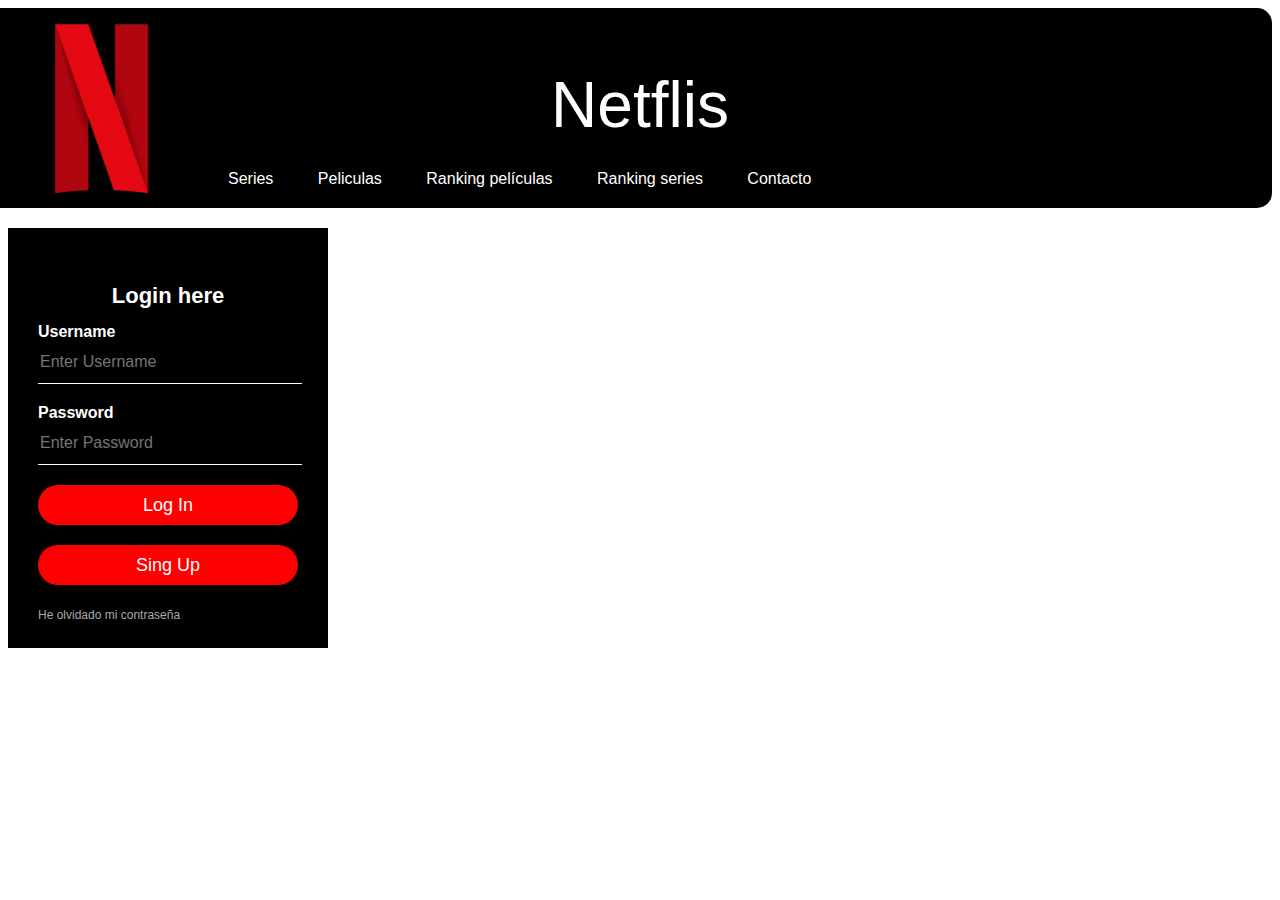
==== index.html @ 11ea622b "Empezando práctica 1" ====
<!DOCTYPE html>
<html lang="en">
    <head>
        <meta charset="UTF-8">
        <meta name="viewport" content="width=device-width, initial-scale=1">
        <title>Práctica 1</title>
        <link rel="stylesheet" href="css/index.css">
    </head>
    <body>
        <header>
            <p>Netflis</p>
            <img src="img/logo.jpg">
            <nav class="menu">
                <ul>
                    <li><a href='#'>Series</a></li>
                    <li><a href='#'>Peliculas</a></li>
                    <li><a href='#'>Ranking películas</a></li>
                    <li><a href='#'>Ranking series</a></li>
                    <li><a href='#'>Contacto</a></li>
                </ul>
            </nav>
        </header>
        <div class="aux">
            <h1>Login here</h1>
            <form>
                <label for "username"> Username </label>
                <input type="text" placeholder="Enter Username"></input>

                <label for "password"> Password </label>
                <input type="password" placeholder="Enter Password"></input>

                <input type="submit" value="Log In">
                <input type="submit" value="Sing Up">

                <a href="#">He olvidado mi contraseña</a>

            </form>
        </div>

        <div class="main">

        </div>
    </body>
</html>
---- css/index.css ----
body{
    font-family: -apple-system, BlinkMacSystemFont, 'Segoe UI', Roboto, Oxygen, Ubuntu, Cantarell, 'Open Sans', 'Helvetica Neue', sans-serif;
}

body header{
    background-color: black;
    color:white;
    text-align:center;
    width: 100%;
    height: 200px;
    border-radius: 15px;
}

body header p{
    margin: 0px auto;
    padding-top: 60px;
    font-size: 400%;
}

body header img{
    width: 200px;
    height: 200px;
    position: absolute;
    top: 8px;
    left: 0px;

}
.menu{
    background-color: black;
    margin-top: 8px;
}
.menu ul{
    list-style: none;
    padding: 0;
    margin: 0;
    float: left;
    margin-left: 200px;
}

.menu ul li{
    display: inline-block;
}

.menu ul li a{
    text-decoration: none;
    display: block;
    color: white;
    padding: 20px;
}

.menu ul li a:hover{
    background-color: red;
}

.aux{
    width: 320px;
    height: 420px;
    background: #000;
    color: #fff;
    box-sizing: border-box;
    padding: 40px 30px;
    margin-top: 20px;
}
.aux label{
    margin: 0;
    padding: 0;
    font-weight: bold;
    display: block;
}

.aux input{
    width: 100%;
    margin-bottom: 20px;
}

.aux input[type="text"], .aux input[type="password"]{
    border:none;
    border-bottom: 1px solid #fff;
    background: transparent;
    outline: none;
    height: 40px;
    color: #fff;
    font-size: 16px;
}

.aux input[type="submit"]{
    border: none;
    outline: none;
    height: 40px;
    background: red;
    color: #fff;
    font-size: 18px;
    border-radius: 20px;
}

.aux h1{
    margin 0;
    padding 0 0 20px;
    text-align: center;
    font-size: 22px;
}

.aux a{
    text-decoration: none;
    color: darkgrey;
    font-size: 12px;
    line-height: 20px;
}

.aux a:hover{
    color: red;
}
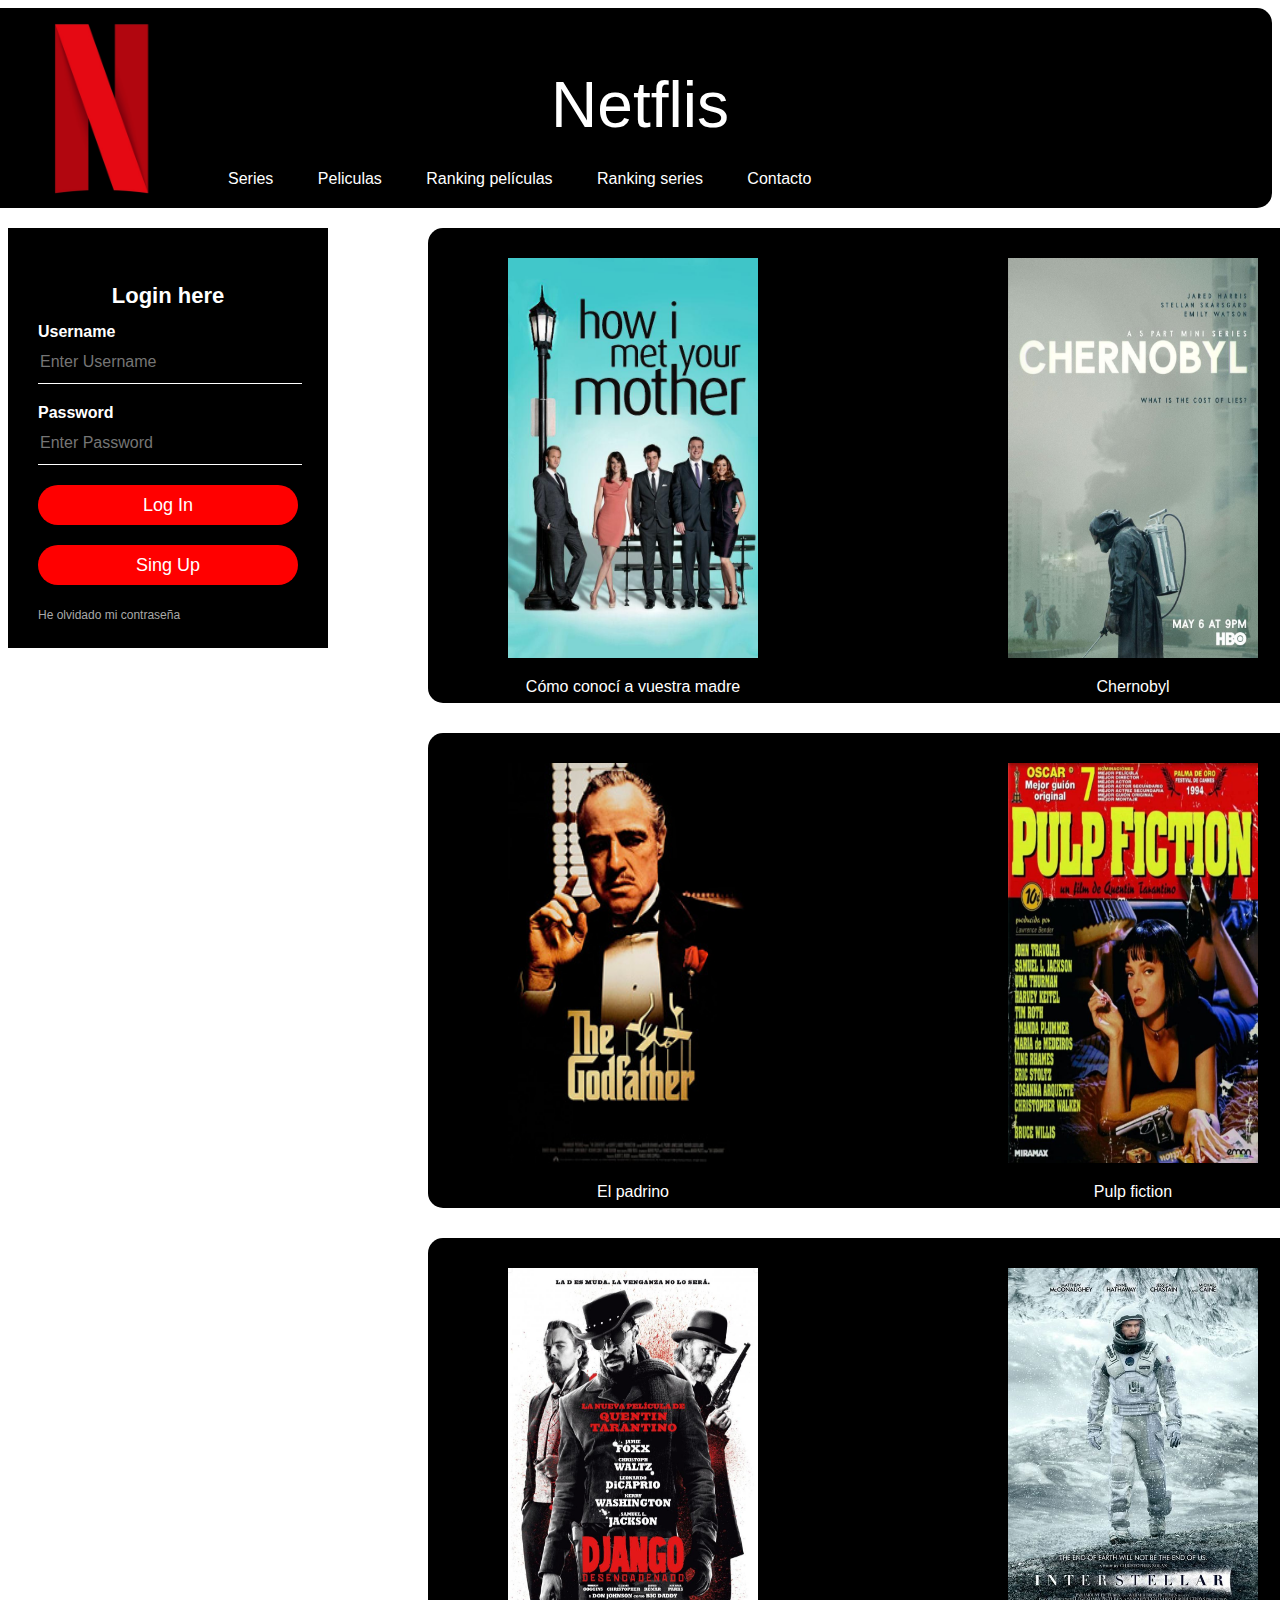
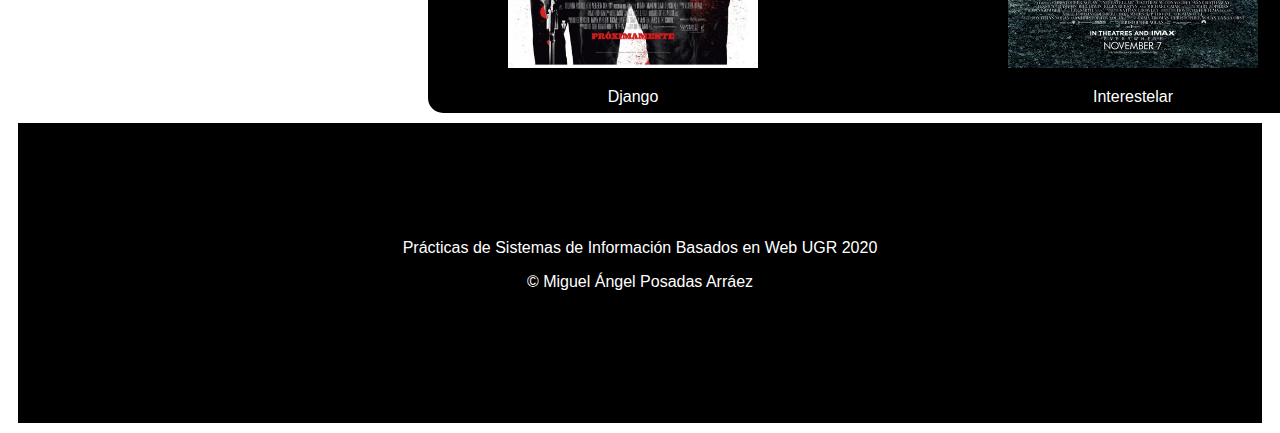
==== commit 5d5d12f4: "Terminando la primera página" ====
--- a/index.html
+++ b/index.html
@@ -38,7 +38,54 @@
         </div>
 
         <div class="main">
+            <div class="row" id="primera">
+                <div class="portada" id="foto1">
+                    <img src="img/himym.jpg" class="foto">
+                    <p>Cómo conocí a vuestra madre</p>
+                </div>
+                <div class="portada" id="foto2">
+                    <img src="img/Chernobyl.jpg" class="foto">
+                    <p>Chernobyl</p>
+                </div>
+                <div class="portada" id="foto3">
+                    <img src="img/dark.jpg" class="foto">
+                    <p>Dark</p>
+                </div>
+            </div>
+            <div class="row" id="segunda">
+                <div class="portada" id="foto1">
+                    <img src="img/padrino.jpg" class="foto">
+                    <p>El padrino</p>
+                </div>
+                <div class="portada" id="foto2">
+                    <img src="img/pulp.jpg" class="foto">
+                    <p>Pulp fiction</p>
+                </div>
+                <div class="portada" id="foto3">
+                    <img src="img/unodelosnuestros.jpg" class="foto">
+                    <p>Goodfellas</p>
+                </div>
+            </div>
 
+            <div class="row" id="tercera">
+                <div class="portada" id="foto1">
+                    <img src="img/Django.jpg" class="foto">
+                    <p>Django</p>
+                </div>
+                <div class="portada" id="foto2">
+                    <img src="img/interstellar.jpg" class="foto">
+                    <p>Interestelar</p>
+                </div>
+                <div class="portada" id="foto3">
+                    <img src="img/Origen.jpg" class="foto">
+                    <p>Origen</p>
+                </div>
+            </div>
+            
         </div>
     </body>
+    <footer>
+        <p>Prácticas de Sistemas de Información Basados en Web UGR 2020</p>
+        <p>© Miguel Ángel Posadas Arráez</p>
+    </footer>
 </html>
--- a/css/index.css
+++ b/css/index.css
@@ -61,6 +61,7 @@
     padding: 40px 30px;
     margin-top: 20px;
 }
+
 .aux label{
     margin: 0;
     padding: 0;
@@ -93,6 +94,9 @@
     border-radius: 20px;
 }
 
+.aux input[type="submit"]:hover{
+    background-color:darkred; 
+}
 .aux h1{
     margin 0;
     padding 0 0 20px;
@@ -110,3 +114,76 @@
 .aux a:hover{
     color: red;
 }
+
+.main{
+    width: 955px;
+}
+
+.main .row{
+    margin-left: 420px;
+    background-color: #000;
+    width: 1400px;
+    height: 460px;
+    padding-right: 20px;
+    padding-bottom: 15px;
+    border-radius: 15px;
+}
+
+.main .row .portada {
+    width: 250px;
+    height: 420px;
+    padding-left: 80px;
+    padding-top: 30px;
+}
+
+.main .row .portada .foto{
+    width: 250px;
+    height: 400px;
+}
+
+.main .row .portada p{
+    text-align: center;
+    color: white;
+}
+
+.main #primera{
+    margin-left: 420px;
+    background-color: #000;
+    width: 1400px;
+    height: 460px;
+    padding-right: 20px;
+    padding-bottom: 15px;
+    border-radius: 15px;
+}
+.main .row  #foto1{
+    margin-left: 0px;
+    margin-top: -420px;
+}
+
+.main .row  #foto2{
+    margin-left: 500px;
+    margin-top: -450px;
+}
+
+.main .row  #foto3{
+    margin-left: 1000px;
+    margin-top: -450px;
+}
+
+.main #segunda{
+    margin-top: 450px;
+}
+
+.main #tercera{
+    margin-top: 450px;
+}
+
+footer{
+    background-color: #000;
+    color: white;
+    text-align: center;
+    float: bottom;
+    height: 200px;
+    padding-top:100px ;
+    margin:10px;
+}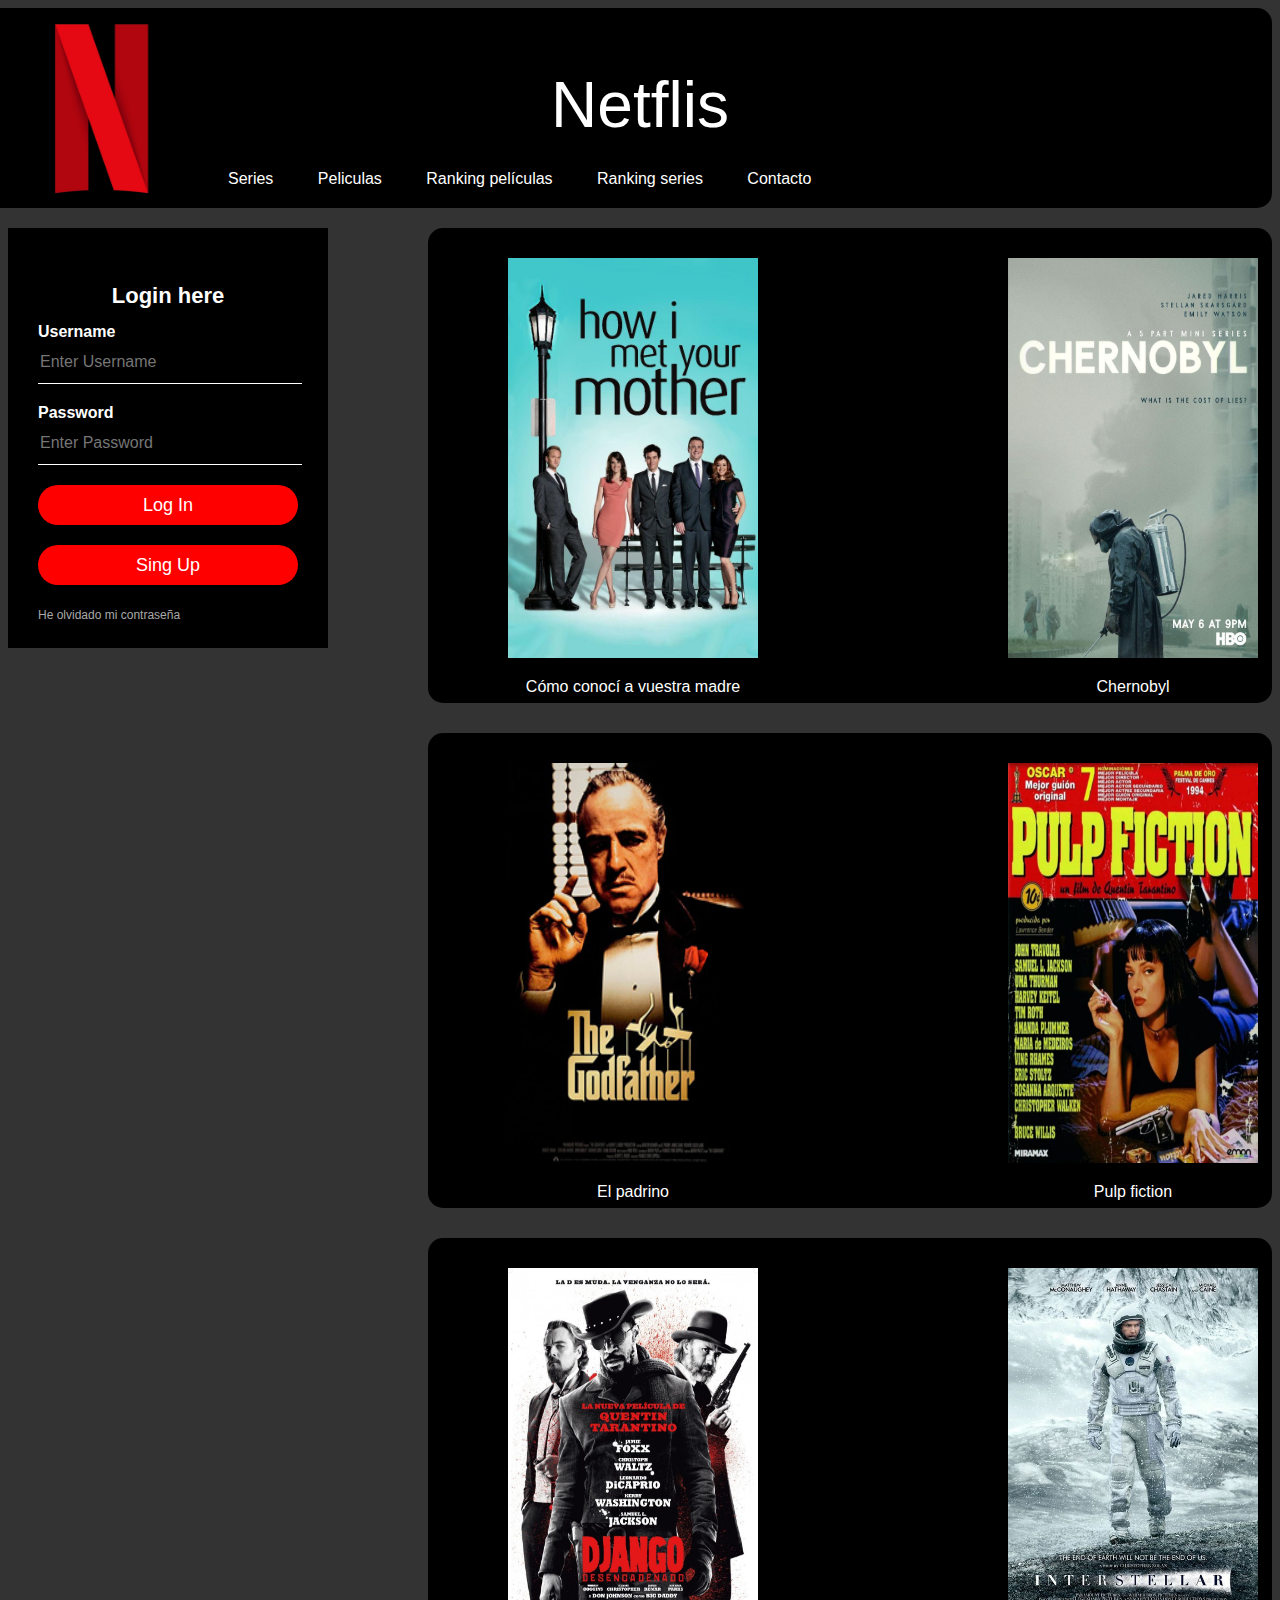
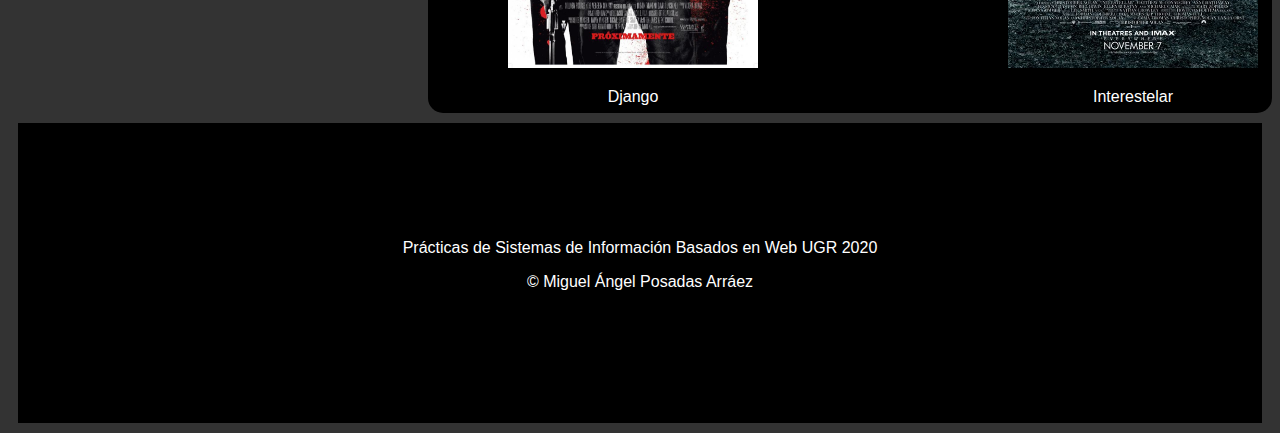
==== commit 59a4e2a0: "Terminado todo el contenido, quedan retoques en el estilo y hacer la página responsive" ====
--- a/index.html
+++ b/index.html
@@ -3,23 +3,28 @@
     <head>
         <meta charset="UTF-8">
         <meta name="viewport" content="width=device-width, initial-scale=1">
-        <title>Práctica 1</title>
+        <title>Portada P1</title>
+        <!--Enlazo el código html con el fichero css que contendrá el estilo de la página-->
         <link rel="stylesheet" href="css/index.css">
+        <!--Esta sección es la encargada de asignarle un favicon(logo que sale junto al nombre de la pestaña en el navegador) a la página-->
+        <link rel="shortcut icon" type="image/png" href="img/favicon.png"/>
     </head>
     <body>
+        <!--Código correspondiente al nav-->
         <header>
             <p>Netflis</p>
             <img src="img/logo.jpg">
             <nav class="menu">
                 <ul>
-                    <li><a href='#'>Series</a></li>
-                    <li><a href='#'>Peliculas</a></li>
-                    <li><a href='#'>Ranking películas</a></li>
-                    <li><a href='#'>Ranking series</a></li>
-                    <li><a href='#'>Contacto</a></li>
+                    <li><a href='evento.html'>Series</a></li>
+                    <li><a href='evento.html'>Peliculas</a></li>
+                    <li><a href='evento.html'>Ranking películas</a></li>
+                    <li><a href='evento.html'>Ranking series</a></li>
+                    <li><a href='evento.html'>Contacto</a></li>
                 </ul>
             </nav>
         </header>
+        <!--Código correspondiente al formulario de login-->
         <div class="aux">
             <h1>Login here</h1>
             <form>
@@ -28,7 +33,7 @@
 
                 <label for "password"> Password </label>
                 <input type="password" placeholder="Enter Password"></input>
-
+                <!--Utilizo la etiqueta submit para los botones del login-->
                 <input type="submit" value="Log In">
                 <input type="submit" value="Sing Up">
 
@@ -36,54 +41,54 @@
 
             </form>
         </div>
-
+        <!--En el div main va el contenido principal de la página, esta formado por tres filas (clase row)-->
         <div class="main">
             <div class="row" id="primera">
                 <div class="portada" id="foto1">
-                    <img src="img/himym.jpg" class="foto">
-                    <p>Cómo conocí a vuestra madre</p>
+                    <a href="evento.html"><img src="img/himym.jpg" class="foto">
+                    <p>Cómo conocí a vuestra madre</p></a>
                 </div>
                 <div class="portada" id="foto2">
-                    <img src="img/Chernobyl.jpg" class="foto">
-                    <p>Chernobyl</p>
+                    <a href="evento.html"><img src="img/Chernobyl.jpg" class="foto">
+                    <p>Chernobyl</p></a>
                 </div>
                 <div class="portada" id="foto3">
-                    <img src="img/dark.jpg" class="foto">
-                    <p>Dark</p>
+                    <a href="evento.html"><img src="img/dark.jpg" class="foto">
+                    <p>Dark</p></a>
                 </div>
             </div>
             <div class="row" id="segunda">
                 <div class="portada" id="foto1">
-                    <img src="img/padrino.jpg" class="foto">
-                    <p>El padrino</p>
+                    <a href="evento.html"><img src="img/padrino.jpg" class="foto">
+                    <p>El padrino</p></a>
                 </div>
                 <div class="portada" id="foto2">
-                    <img src="img/pulp.jpg" class="foto">
-                    <p>Pulp fiction</p>
+                    <a href="evento.html"><img src="img/pulp.jpg" class="foto">
+                    <p>Pulp fiction</p></a>
                 </div>
                 <div class="portada" id="foto3">
-                    <img src="img/unodelosnuestros.jpg" class="foto">
-                    <p>Goodfellas</p>
+                    <a href="evento.html"><img src="img/unodelosnuestros.jpg" class="foto">
+                    <p>Goodfellas</p></a>
                 </div>
             </div>
-
             <div class="row" id="tercera">
                 <div class="portada" id="foto1">
-                    <img src="img/Django.jpg" class="foto">
-                    <p>Django</p>
+                    <a href="evento.html"><img src="img/Django.jpg" class="foto">
+                    <p>Django</p></a>
                 </div>
                 <div class="portada" id="foto2">
-                    <img src="img/interstellar.jpg" class="foto">
-                    <p>Interestelar</p>
+                    <a href="evento.html"><img src="img/interstellar.jpg" class="foto">
+                    <p>Interestelar</p></a>
                 </div>
                 <div class="portada" id="foto3">
-                    <img src="img/Origen.jpg" class="foto">
-                    <p>Origen</p>
+                    <a href="evento.html"><img src="img/Origen.jpg" class="foto">
+                    <p>Origen</p></a>
                 </div>
             </div>
             
         </div>
     </body>
+    <!--Pie de página-->
     <footer>
         <p>Prácticas de Sistemas de Información Basados en Web UGR 2020</p>
         <p>© Miguel Ángel Posadas Arráez</p>
--- a/css/index.css
+++ b/css/index.css
@@ -1,11 +1,14 @@
 body{
+    /*Esta será la fuente que utilizaré en todo la página*/
+    background-color: #333;
     font-family: -apple-system, BlinkMacSystemFont, 'Segoe UI', Roboto, Oxygen, Ubuntu, Cantarell, 'Open Sans', 'Helvetica Neue', sans-serif;
 }
-
+/*SECCIÓN CORRESPONDIENTE AL ESTILO DE LA BARRA DE NAVEGACIÓN*/
 body header{
     background-color: black;
     color:white;
     text-align:center;
+    /*El width en tanto porciento hace que el tamaño se reajuste al cambiar de tamaño la página*/
     width: 100%;
     height: 200px;
     border-radius: 15px;
@@ -16,7 +19,7 @@
     padding-top: 60px;
     font-size: 400%;
 }
-
+/*Estilo del logo de la barra de navegación*/
 body header img{
     width: 200px;
     height: 200px;
@@ -51,11 +54,15 @@
 .menu ul li a:hover{
     background-color: red;
 }
-
+/***********************************************************************************************************************************************/
+
+
+/*Estilo correspondiente al login*/
 .aux{
     width: 320px;
     height: 420px;
     background: #000;
+    /*Color de la letra*/
     color: #fff;
     box-sizing: border-box;
     padding: 40px 30px;
@@ -66,6 +73,7 @@
     margin: 0;
     padding: 0;
     font-weight: bold;
+    /*display block para que se vean los campos uno encima del otro*/
     display: block;
 }
 
@@ -110,19 +118,18 @@
     font-size: 12px;
     line-height: 20px;
 }
-
+/*Hover hace que al pasar el ratón por encima cambie de color*/
 .aux a:hover{
     color: red;
 }
-
-.main{
-    width: 955px;
-}
+/***********************************************************************************************************************************************/
+
+
+/*Estilo correspondiete a la sección principal de la página*/
 
 .main .row{
     margin-left: 420px;
     background-color: #000;
-    width: 1400px;
     height: 460px;
     padding-right: 20px;
     padding-bottom: 15px;
@@ -146,15 +153,10 @@
     color: white;
 }
 
-.main #primera{
-    margin-left: 420px;
-    background-color: #000;
-    width: 1400px;
-    height: 460px;
-    padding-right: 20px;
-    padding-bottom: 15px;
-    border-radius: 15px;
-}
+a{
+    text-decoration: none;
+}
+
 .main .row  #foto1{
     margin-left: 0px;
     margin-top: -420px;
@@ -170,6 +172,7 @@
     margin-top: -450px;
 }
 
+
 .main #segunda{
     margin-top: 450px;
 }
@@ -177,6 +180,9 @@
 .main #tercera{
     margin-top: 450px;
 }
+/***********************************************************************************************************************************************/
+
+/*Estilo correspondiente al pie de página*/
 
 footer{
     background-color: #000;
@@ -186,4 +192,84 @@
     height: 200px;
     padding-top:100px ;
     margin:10px;
+}
+
+/***********************************************************************************************************************************************/
+
+/*id creado para cambiar el fondo de la página únicamente a la página evento.html*/
+
+/*Estilo para la review*/
+.evento{
+    display: block;
+}
+
+.review{
+    margin-left: 22.5%;
+    margin-top: -625px;
+    padding: 10px;
+    background-color: #fff;
+    border-radius: 15px;
+    padding-left: 15px;
+}
+.review a{
+    text-decoration: none;
+}
+
+.autor{
+    font-weight: bold;
+}
+
+.comentario{
+    text-align: justify;
+}
+
+/*Estilo para las imagenes contenidas en la review*/
+.marco{
+    display: grid;
+    float:right;
+    margin-top: -130px;
+}
+.marco p{
+    font-size: 10px;
+    text-align: center;
+    margin-top: -3px;
+}
+.escena{
+    padding: 10px;
+    width: 300px;
+    height: 175px;
+}
+
+/*Sección de estilo para la barra auxiliar*/
+.recomendaciones{
+    width: 20%;
+    height: 600px;
+    background-color: #000;
+    margin-top: 20px;
+    border-radius: 15px;
+    color: white;
+    padding: 15px;
+    align-items: center;
+    margin-bottom: 20px;
+}
+
+.recomendaciones p{
+    text-align: center;
+}
+
+.rec{
+    width: 150px;
+    height: 200px;
+    display: block;
+    margin: auto;
+}
+
+/************************************************************************************/
+/*Sección para el estilo de los iconos de compartir*/
+.share{
+    float:top;
+}
+.share img{
+    height: 20px;
+    width: 20px;
 }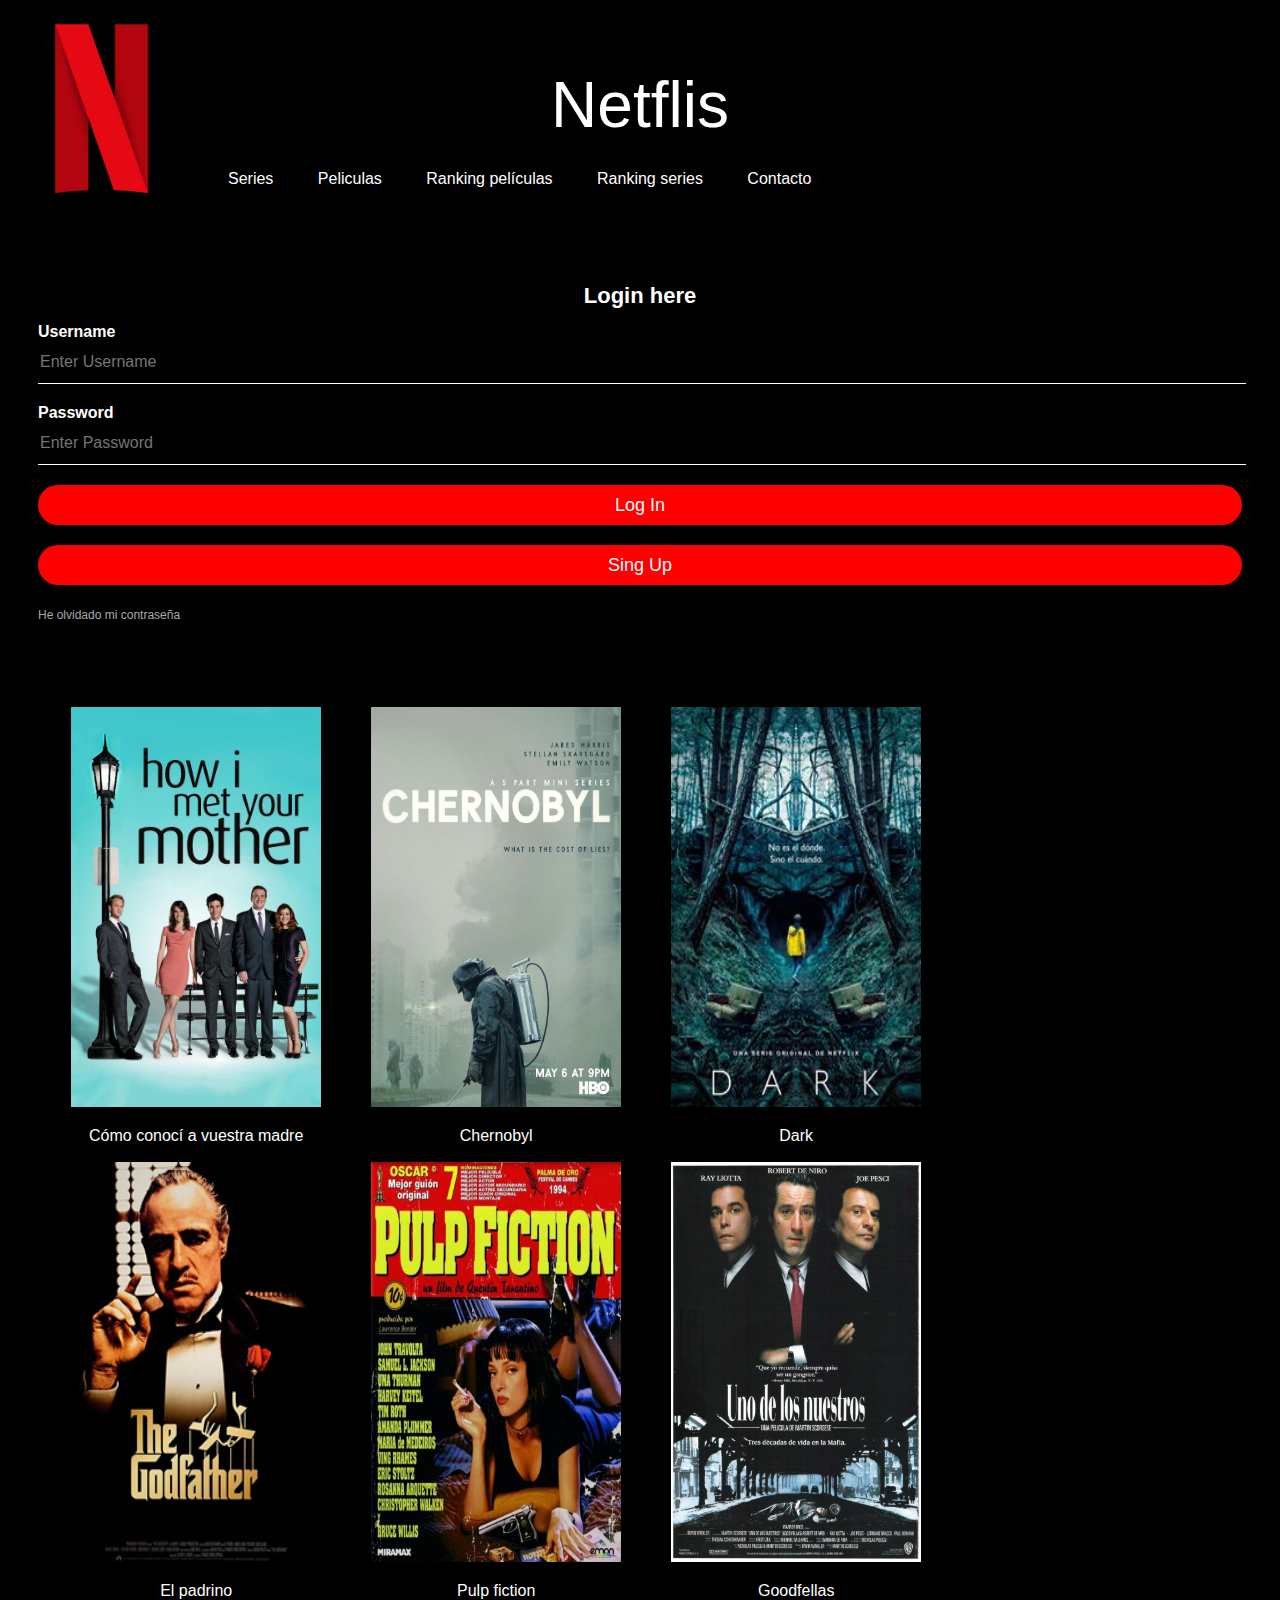
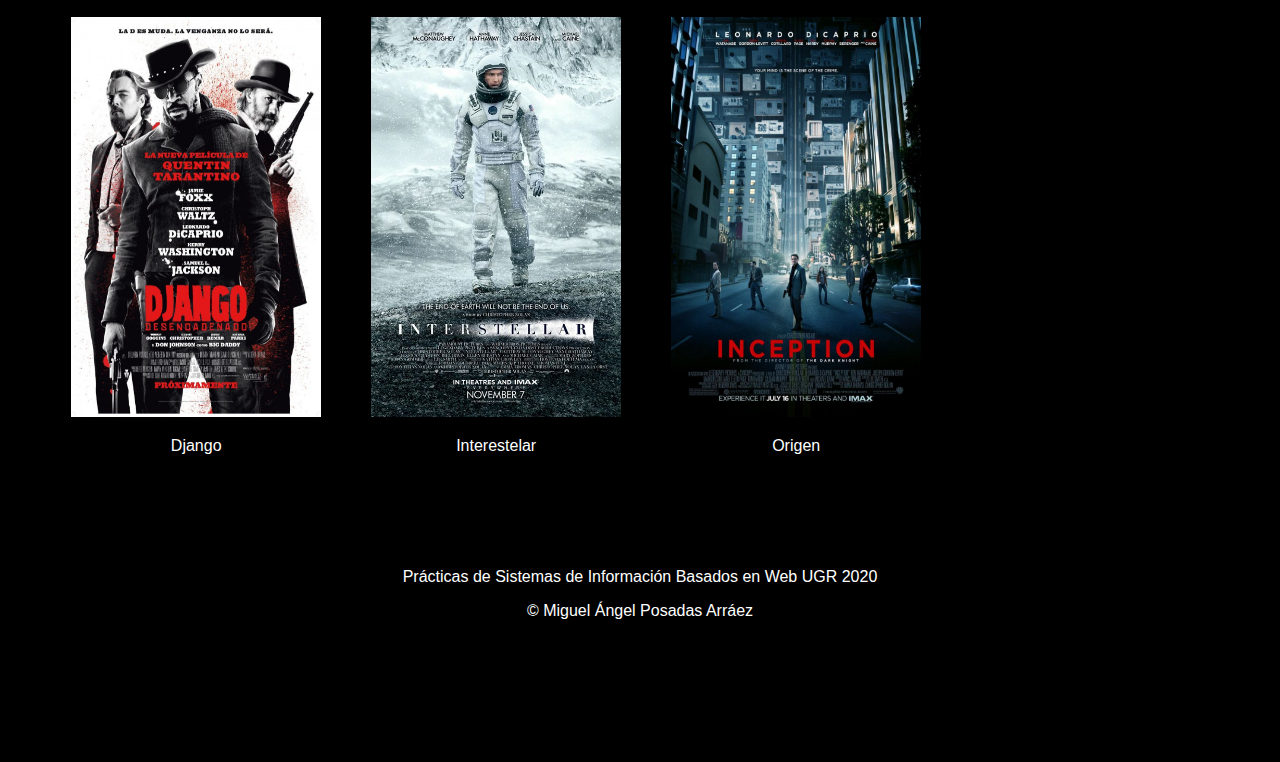
==== commit 5ec36070: "Añado la portada responsive" ====
--- a/index.html
+++ b/index.html
@@ -24,6 +24,7 @@
                 </ul>
             </nav>
         </header>
+        <div class="contenido">
         <!--Código correspondiente al formulario de login-->
         <div class="aux">
             <h1>Login here</h1>
@@ -87,6 +88,7 @@
             </div>
             
         </div>
+    </div>
     </body>
     <!--Pie de página-->
     <footer>
--- a/css/index.css
+++ b/css/index.css
@@ -1,6 +1,6 @@
 body{
     /*Esta será la fuente que utilizaré en todo la página*/
-    background-color: #333;
+    background-color: #000;
     font-family: -apple-system, BlinkMacSystemFont, 'Segoe UI', Roboto, Oxygen, Ubuntu, Cantarell, 'Open Sans', 'Helvetica Neue', sans-serif;
 }
 /*SECCIÓN CORRESPONDIENTE AL ESTILO DE LA BARRA DE NAVEGACIÓN*/
@@ -8,10 +8,47 @@
     background-color: black;
     color:white;
     text-align:center;
-    /*El width en tanto porciento hace que el tamaño se reajuste al cambiar de tamaño la página*/
     width: 100%;
-    height: 200px;
+}
+/*Código necesario para que el nav sea responsive */
+@media(min-width:826px){
+    body header{
+        height: 200px;
+        border-radius: 15px;
+    }
+    .menu ul{
+        float: left;
+        margin-left: 200px!important;
+    }
+    .menu ul li{
+        display: inline-block;
+    }
+    /*Estilo del logo de la barra de navegación*/
+    body header img{
+        width: 200px;
+        height: 200px;
+        position: absolute;
+        top: 8px;
+        left: 0px;
+    }
+}
+
+@media(max-width:826px){
+    body header{
+    height: 475px;
     border-radius: 15px;
+    }
+
+    .menu ul li{
+        display: block;
+    }
+    /*Estilo del logo de la barra de navegación*/
+    body header img{
+        width: 50px;
+        height: 50px;
+        float: left;
+        margin-top: -62.5px;
+    }
 }
 
 body header p{
@@ -19,15 +56,7 @@
     padding-top: 60px;
     font-size: 400%;
 }
-/*Estilo del logo de la barra de navegación*/
-body header img{
-    width: 200px;
-    height: 200px;
-    position: absolute;
-    top: 8px;
-    left: 0px;
-
-}
+
 .menu{
     background-color: black;
     margin-top: 8px;
@@ -36,13 +65,8 @@
     list-style: none;
     padding: 0;
     margin: 0;
-    float: left;
-    margin-left: 200px;
-}
-
-.menu ul li{
-    display: inline-block;
-}
+}
+
 
 .menu ul li a{
     text-decoration: none;
@@ -51,15 +75,27 @@
     padding: 20px;
 }
 
+
 .menu ul li a:hover{
     background-color: red;
 }
+
 /***********************************************************************************************************************************************/
 
-
 /*Estilo correspondiente al login*/
+/*Parte necesaria para que se redimensione el login al disminuir el tamaño de la pestaña*/
+@media(min-width:1317px){
+    .aux{
+        width: 320px;
+    }
+}
+@media(max-width:1317px){
+    .aux{
+        width: 100%;
+    }
+}
+
 .aux{
-    width: 320px;
     height: 420px;
     background: #000;
     /*Color de la letra*/
@@ -127,26 +163,126 @@
 
 /*Estilo correspondiete a la sección principal de la página*/
 
-.main .row{
-    margin-left: 420px;
-    background-color: #000;
-    height: 460px;
-    padding-right: 20px;
-    padding-bottom: 15px;
-    border-radius: 15px;
-}
-
-.main .row .portada {
-    width: 250px;
-    height: 420px;
-    padding-left: 80px;
-    padding-top: 30px;
-}
-
-.main .row .portada .foto{
-    width: 250px;
-    height: 400px;
-}
+@media(max-width:1317px){
+    .main{
+        margin-top: 30%;
+        padding-top:100px;
+    }
+    .main .row{
+        margin-left: 5%;
+        
+    }
+    .main .row .portada{
+        width:250px;
+        height: 425px;
+    }
+    .main .row .portada .foto{
+        width:250px;
+        height: 400px;
+    }
+
+    .main .row  #foto1{
+        margin-left: 0px;
+        margin-top: -420px;
+    }
+    .main .row  #foto2{
+        margin-left: 300px;
+        margin-top: -425px
+    }
+    .main .row  #foto3{
+        margin-left: 600px;
+        margin-top: -425px
+    }
+    .main #segunda{
+        margin-top: 450px;
+    }
+    
+    .main #tercera{
+        margin-top: 450px;
+    }
+}
+
+@media(max-width:450px){
+
+    .main .row .portada .foto{
+        width: 100px;
+        height: 200px;
+    }
+    .main .row .portada{
+        width:100px;
+        height: 250px;
+    }
+    .main .row  #foto1{
+        margin-left: 0px;
+        margin-top: -75%;
+    }
+    .main .row  #foto2{
+        margin-left: 105px;
+        margin-top: -73%;
+    }
+    .main .row  #foto3{
+        margin-left: 210px;
+        margin-top: -73%;
+    }
+    .main{
+        margin-top: 40%;
+    }
+    .main .row{
+        margin-top: 0%;
+        padding-left: 0%;
+    }
+    .main #segunda{
+        margin-top: 75%;
+    }
+    
+    .main #tercera{
+        margin-top: 75%;
+    }
+    .main .row .portada p{
+        font-size: 8px;
+    }
+}
+
+@media(min-width:1317px){
+    .main .row{
+        margin-left: 420px;
+    }
+    .main .row .portada {
+        width: 250px;
+        height: 420px;
+        padding-left: 80px;
+        padding-top: 30px;
+    }
+
+    .main .row  #foto1{
+        margin-left: 0px;
+        margin-top: -420px;
+    }
+    
+    .main .row  #foto2{
+        margin-left: 500px;
+        margin-top: -450px;
+    }
+    
+    .main .row  #foto3{
+        margin-left: 1000px;
+        margin-top: -450px;
+    }
+    .main .row .portada .foto{
+        width: 250px;
+        height: 400px;
+    }
+    .main #segunda{
+        margin-top: 450px;
+    }
+    
+    .main #tercera{
+        margin-top: 450px;
+    }
+}
+
+
+
 
 .main .row .portada p{
     text-align: center;
@@ -157,30 +293,10 @@
     text-decoration: none;
 }
 
-.main .row  #foto1{
-    margin-left: 0px;
-    margin-top: -420px;
-}
-
-.main .row  #foto2{
-    margin-left: 500px;
-    margin-top: -450px;
-}
-
-.main .row  #foto3{
-    margin-left: 1000px;
-    margin-top: -450px;
-}
-
-
-.main #segunda{
-    margin-top: 450px;
-}
-
-.main #tercera{
-    margin-top: 450px;
-}
-/***********************************************************************************************************************************************/
+
+
+
+
 
 /*Estilo correspondiente al pie de página*/
 
@@ -188,7 +304,6 @@
     background-color: #000;
     color: white;
     text-align: center;
-    float: bottom;
     height: 200px;
     padding-top:100px ;
     margin:10px;
@@ -196,12 +311,8 @@
 
 /***********************************************************************************************************************************************/
 
-/*id creado para cambiar el fondo de la página únicamente a la página evento.html*/
 
 /*Estilo para la review*/
-.evento{
-    display: block;
-}
 
 .review{
     margin-left: 22.5%;
@@ -224,34 +335,122 @@
 }
 
 /*Estilo para las imagenes contenidas en la review*/
-.marco{
-    display: grid;
-    float:right;
-    margin-top: -130px;
+@media (min-width: 1476px) {
+    .marco{
+        display: grid;
+        float:right;
+        margin-top: -130px;
+    }
+    .escena{
+        padding: 10px;
+        width: 300px;
+        height: 175px;
+    }
+}
+/*Para tablet*/
+@media (max-width: 1476px) {
+    .marco{
+        display: flex;
+        padding-left: 5%;
+        padding-right: 15%;
+    }
+    .encp{
+        text-align: center;
+    }
+    .escena{
+        padding: 10px;
+        width: 300px;
+        height: 175px;
+    }
+}
+/*Para versión móvil*/
+@media(max-width: 735px){
+    .marco{
+        display: block;
+    }
+    /*Cambio el tamaño de las fotos de las escenas para que se vean correctamente en dispositivos móviles*/
+    .escena{
+        width: 200px;
+        height: 120px;
+    }
 }
 .marco p{
     font-size: 10px;
     text-align: center;
     margin-top: -3px;
 }
-.escena{
-    padding: 10px;
-    width: 300px;
-    height: 175px;
-}
+
 
 /*Sección de estilo para la barra auxiliar*/
+@media (min-width: 1476px) {
+    .recomendaciones{
+        width: 20%;
+        height: 600px;
+        margin-top: 20px;
+        padding: 15px;
+        margin-bottom: -10px;
+        margin-right: 50%;
+    }
+}
+
+@media (max-width: 1476px) {
+    /*Código necesario para que la parte de las portadas sea responsive*/
+    .recomendaciones{
+        width: 100%;
+        height: 400px;
+    }
+
+    .recomendaciones .encPortadas{
+        display: flex;
+        margin-left: 15%;
+    }
+
+    .recomendaciones .encPortadas .encPor{
+        padding:10%;
+    }
+
+    #title{
+        font-size: 21px;
+        margin-top: 0%;
+        padding-top: 3.5%;
+    }
+    .evento{
+        display: block;
+    }
+
+    .review{
+        margin-left: 0%;
+        margin-top: 0%;
+    }
+
+    body{
+        background-color: #000;
+    }
+
+}
+
+@media(max-width: 735px){
+    .recomendaciones{
+        width: 100%;
+        height: 100%;
+    }
+    .recomendaciones .encPortadas{
+        display: block;
+        margin-left: 0%;
+    }
+    .recomendaciones .encPortadas .encPor{
+        padding:0%;
+        padding-right: 3%;
+    }
+}
+
 .recomendaciones{
-    width: 20%;
-    height: 600px;
     background-color: #000;
-    margin-top: 20px;
     border-radius: 15px;
     color: white;
-    padding: 15px;
     align-items: center;
-    margin-bottom: 20px;
-}
+}
+
 
 .recomendaciones p{
     text-align: center;
